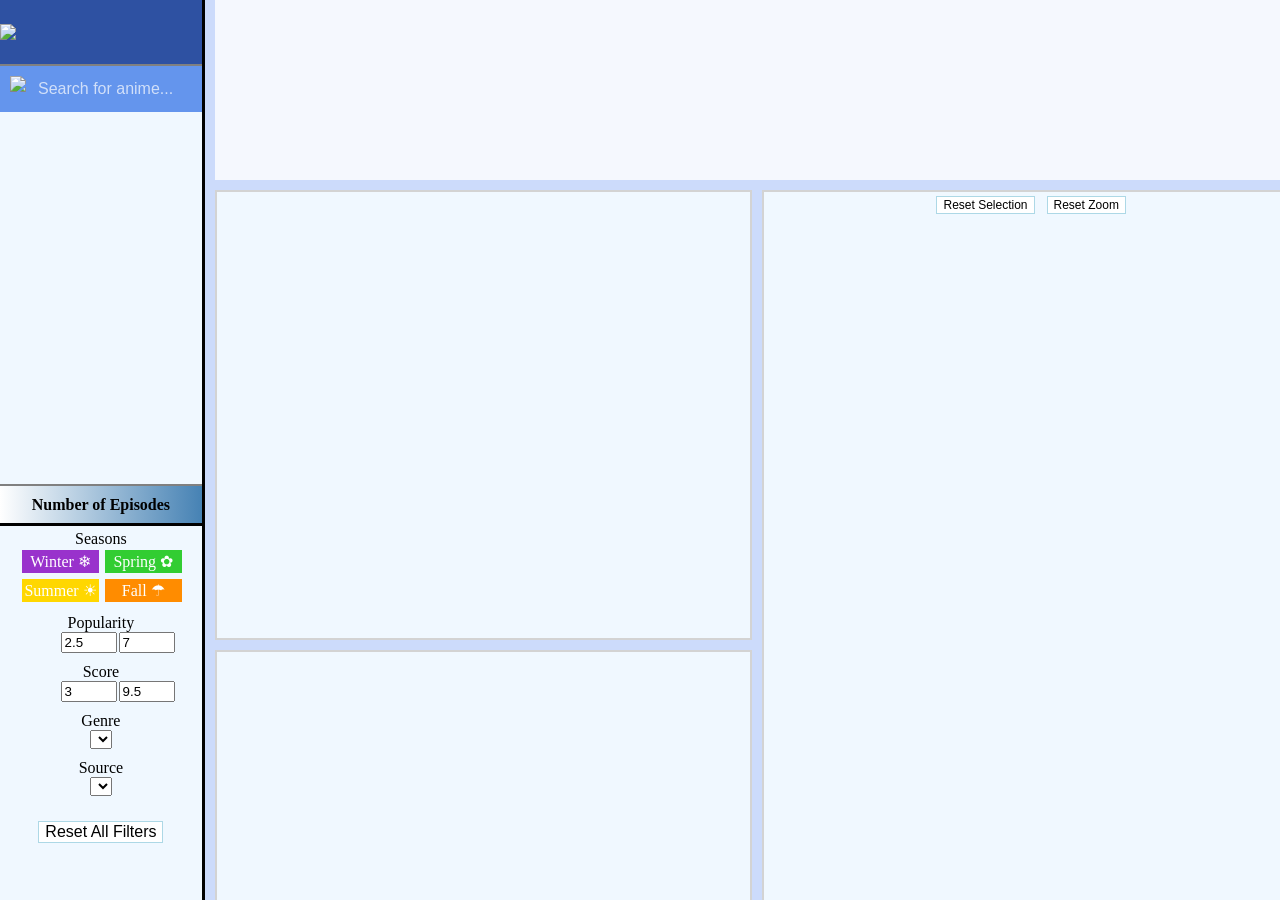
==== Project/index.html @ 4da20222 "Merge branch 'main' of github.com:DiogoMJP/Information_Visualization_Project_2024" ====
<!DOCTYPE html>
<html lang="en">
  <head>
    <meta charset="UTF-8" />
    <meta name="viewport" content="width=device-width, initial-scale=1.0" />
    <link rel="stylesheet" href="style.css" />
    <link rel="icon" href="https://upload.wikimedia.org/wikipedia/commons/7/7a/MyAnimeList_Logo.png">
    <script src="https://cdn.jsdelivr.net/npm/d3@7"></script>
    <title>MyAnimeList Dashboard</title>
  </head>
  <body onload="init()">
    <div class="container">
      <div id="FilterContainer">
        <div id="logo_container">
          <img src="https://upload.wikimedia.org/wikipedia/commons/thumb/5/58/MyAnimeList_-_Full_Text_Logo.jpg/2560px-MyAnimeList_-_Full_Text_Logo.jpg">
        </div>
        <div id="search_box_container">
          <img src="https://static-00.iconduck.com/assets.00/search-icon-2044x2048-psdrpqwp.png">
          <span><input type="text" id="search_box" placeholder="Search for anime..." oninput="createAnimeList()"></span>
        </div>
        <div id="anime_list"></div>
        <div id="anime_list_scale">
          <div id="anime_list_scale_left"></div><div id="anime_list_scale_label"><b>Number of Episodes</b></div><div id="anime_list_scale_right"></div>
        </div>
        <div id='season_filter'>
          Seasons
          <div id='season_buttons_container'>
            <div class='season_button' id='winter_button' onclick="clickSeason('Winter');">Winter ❄</div>
            <div class='season_button' id='spring_button' onclick="clickSeason('Spring');">Spring ✿</div>
            <div class='season_button' id='summer_button' onclick="clickSeason('Summer');">Summer ☀</div>
            <div class='season_button' id='fall_button' onclick="clickSeason('Fall');">Fall ☂︎</div>
          </div>
        </div>
        <div id='popularity_filter'>
          Popularity
          <div id='popularity_input_container'>
            <input type="number" id="pop_min" name="pop_min" min="2.5" max="6.5" value="2.5" step="0.5" onchange="changePopularity()">
            <input type="number" id="pop_max" name="pop_max" min="3" max="7" value="7" step="0.5" onchange="changePopularity()">
          </div>
        </div>
        <div id='score_filter'>
          Score
          <div id='score_input_container'>
            <input type="number" id="score_min" name="score_min" min="3" max="9" value="3" step="0.5" onchange="changeScore()">
            <input type="number" id="score_max" name="score_max" min="3.5" max="9.5" value="9.5" step="0.5" onchange="changeScore()">
          </div>
        </div>
        <div id='genre_filter'>
          Genre<br>
          <select name="genre_select" id="genre_select" onchange="clickGenre()"></select>
        </div>
        <div id='source_filter'>
          Source<br>
          <select name="source_select" id="source_select" onchange="clickSource()"></select>
        </div>
        <button class="scatter_plot_button" id="filter_reset_button" onclick="resetFilters()">Reset All Filters</button>
      </div>
      <div id="ScentedPlot"></div>
      <div class="graph_container" id="Sunburst"></div>
      <div class="graph_container" id="Histogram"></div>
      <div class="graph_container" id="ScatterPlot">
        <div id="scatter_plot_info">
          <button class="scatter_plot_button" id="individual_selection_reset_button" onclick="resetIndividualSelection()">Reset Selection</button>
          <button class="scatter_plot_button" id="zoom_reset_button" onclick="resetScatterPlotZoom()">Reset Zoom</button>
          <div id="slope_value"></div>
        </div>
      </div>
    </div>
  </body>
  <script src="script.js"></script>
</html>
---- Project/style.css ----
.container {
  overflow: hidden;
  width: 100%;
  height: 100%;
  display: grid;
  grid-template-columns: 16% 42% 42%;
  grid-template-rows: 20% 50% 30%;
  gap: 10px;
}
.graph_container {
  width: flex;
  height: flex;
  text-align: center;
  border-style: solid;
  border-width: 2px;
  border-color: lightgrey;
  background-color: aliceblue;
}
#FilterContainer {
  background-color: aliceblue;
  grid-row: 1 / span 3;
  border-style: none solid none none;
  border-width: 3px;
  border-color: black;
}
#logo_container {
  width: 100%;
  height: 7%;
  overflow: hidden;
  background-color: #2e51a2;
}
#logo_container img {
  width: 100%;
  position: relative;
  top: 50%;
  transform: translateY(-50%);
}
#search_box_container {
  width: 100%;
  height: 5%;
  position: relative;
  display: inline-flex;
  background-color: cornflowerblue;
  overflow: hidden;
  border-style: solid none none none;
  border-width: 2px;
  border-color: grey;
}
#search_box_container img {
  position: relative;
  padding: 10px;
  height: auto;
  display: inline-block;
}
#search_box {
  width: 100%;
  flex-grow: 1;
  background-color: cornflowerblue;
  color: white;
  font-size: 16px;
  border-style: hidden;
  position: relative;
  top: 50%;
  transform: translateY(-50%);
}
#search_box::placeholder {
  color: white;
  opacity: 0.7;
}
#anime_list {
  width: 100%;
  height: 40%;
  position: relative;
  overflow-y: scroll;
}
#anime_list_scale {
  width: 100%;
  height: 4%;
  position: relative;
  background-image: linear-gradient(to right, white , steelblue);
  border-top: 2px solid grey;
  border-bottom: 3px solid black;
}
#anime_list_scale_left {
  width: 100%;
  position: absolute;
  top: 50%;
  transform: translateY(-50%);
  text-align: left;
}
#anime_list_scale_label {
  width: 100%;
  position: absolute;
  top: 50%;
  transform: translateY(-50%);
  text-align: center;
}
#anime_list_scale_right {
  width: 100%;
  position: absolute;
  top: 50%;
  transform: translateY(-50%);
  text-align: right;
}
.anime_list_element {
  width: 90%;
  margin: 2%;
  padding: 3%;
  text-wrap: pretty;
  height: fit-content;
  border-style: solid;
  border-width: 1px;
  margin: 2px;
  border-color: lightblue;
  cursor: pointer;
}
.anime_list_element.unclicked:hover {
  border-width: 2px;
  border-color: royalblue;
}
.anime_list_element.clicked {
  font-weight: bolder;
  border-width: 2px;
  border-color: black;
}
.anime_list_element.clicked:hover {
  font-weight: bold;
  border-width: 3px;
  border-color: black;
}
#season_filter {
  margin: 2% 0;
  text-align: center;
}
#season_buttons_container {
  width: 80%;
  position: relative;
  display: grid;
  grid-template-columns: 50% 50%;
  gap: 2px;
  margin: auto;
}
.season_button {
  height: fit-content;
  border-style: solid;
  border-width: 2px;
  border-color: aliceblue;
  padding: 2px;
  color: white;
  text-align: center;
  cursor: pointer;
}
#winter_button {
  background-color: darkorchid;
}
#winter_button:hover {
  border-style: solid;
  border-width: 2px;
  border-color: darkorchid;
  background-color: white;
  color: darkorchid;
}
#winter_button.active {
  border-style: solid;
  border-width: 2px;
  border-color: darkorchid;
  background-color: white;
  color: darkorchid;
}
#spring_button {
  background-color: limegreen;
}
#spring_button:hover {
  border-style: solid;
  border-width: 2px;
  border-color: limegreen;
  background-color: white;
  color: limegreen;
}
#spring_button.active {
  border-style: solid;
  border-width: 2px;
  border-color: limegreen;
  background-color: white;
  color: limegreen;
}
#summer_button {
  background-color: gold;
}
#summer_button:hover {
  border-style: solid;
  border-width: 2px;
  border-color: gold;
  background-color: white;
  color: gold;
}
#summer_button.active {
  border-style: solid;
  border-width: 2px;
  border-color: gold;
  background-color: white;
  color: gold;
}
#fall_button {
  background-color: darkorange;
}
#fall_button:hover {
  border-style: solid;
  border-width: 2px;
  border-color: darkorange;
  background-color: white;
  color: darkorange;
}
#fall_button.active {
  border-style: solid;
  border-width: 2px;
  border-color: darkorange;
  background-color: white;
  color: darkorange;
}
#popularity_filter {
  width: 100%;
  margin-top: 10px;
  text-align: center;
}
#popularity_input_container {
  width: 40%;
  display: grid;
  grid-template-columns: auto auto;
  gap: 2px;
  margin: auto;
}
.popularity_button:hover {
  background-color: cornflowerblue;
}
#score_filter {
  width: 100%;
  margin-top: 10px;
  text-align: center;
}
#score_input_container {
  width: 40%;
  display: grid;
  grid-template-columns: auto auto;
  gap: 2px;
  margin: auto;
}
#genre_filter {
  width: 100%;
  text-align: center;
  margin-top: 10px;
}
#genre_select {
  cursor: pointer;
}
#source_filter {
  width: 100%;
  text-align: center;
  margin-top: 10px;
}
#source_select {
  cursor: pointer;
}
#filter_reset_button {
  font-size: 16px;
  margin:25px auto;
  display: block;
}
#ScentedPlot {
  background-color: rgba(255, 255, 255, 0.8);
  grid-column: 2 / span 2;
}
#Sunburst {
  grid-column: 2;
  grid-row: 2;
}
#Histogram {
  grid-column: 2;
  grid-row: 3;
}
#ScatterPlot {
  position:relative;
  grid-row: span 2;
  display: flex;
  justify-content: center;
}
#scatter_plot_info {
  position: absolute;
}
.scatter_plot_button {
  font-size: 12px;
  margin: 4px;
  position: relative;
  border: lightblue solid 1px;
  background-color: white;
}
.scatter_plot_button:hover {
  background-color: lightskyblue;
}
#slope_value {
  position: relative;
  height: fit-content;
  font-size: 12px;
  color: steelblue;
  margin: 4px;
  text-align: center;
}
.tooltip {
  position: absolute;
  text-align: left;
  padding: 5px 10px;
  font-size: 14px;
  background: white;
  border: 1px solid lightgray;
  border-radius: 5px;
  pointer-events: none;
  color: steelblue;
  box-shadow: 0px 0px 10px rgba(0, 0, 0, 0.1);
  z-index: 10;
  visibility: hidden;
  opacity: 0.9;
}
html,
body {
  height: 100%;
  margin: 0;
  font-family: Verdana;
  background-color: rgb(204, 219, 251);
  overflow: hidden;
}

button {
  font-size: 20px;
}
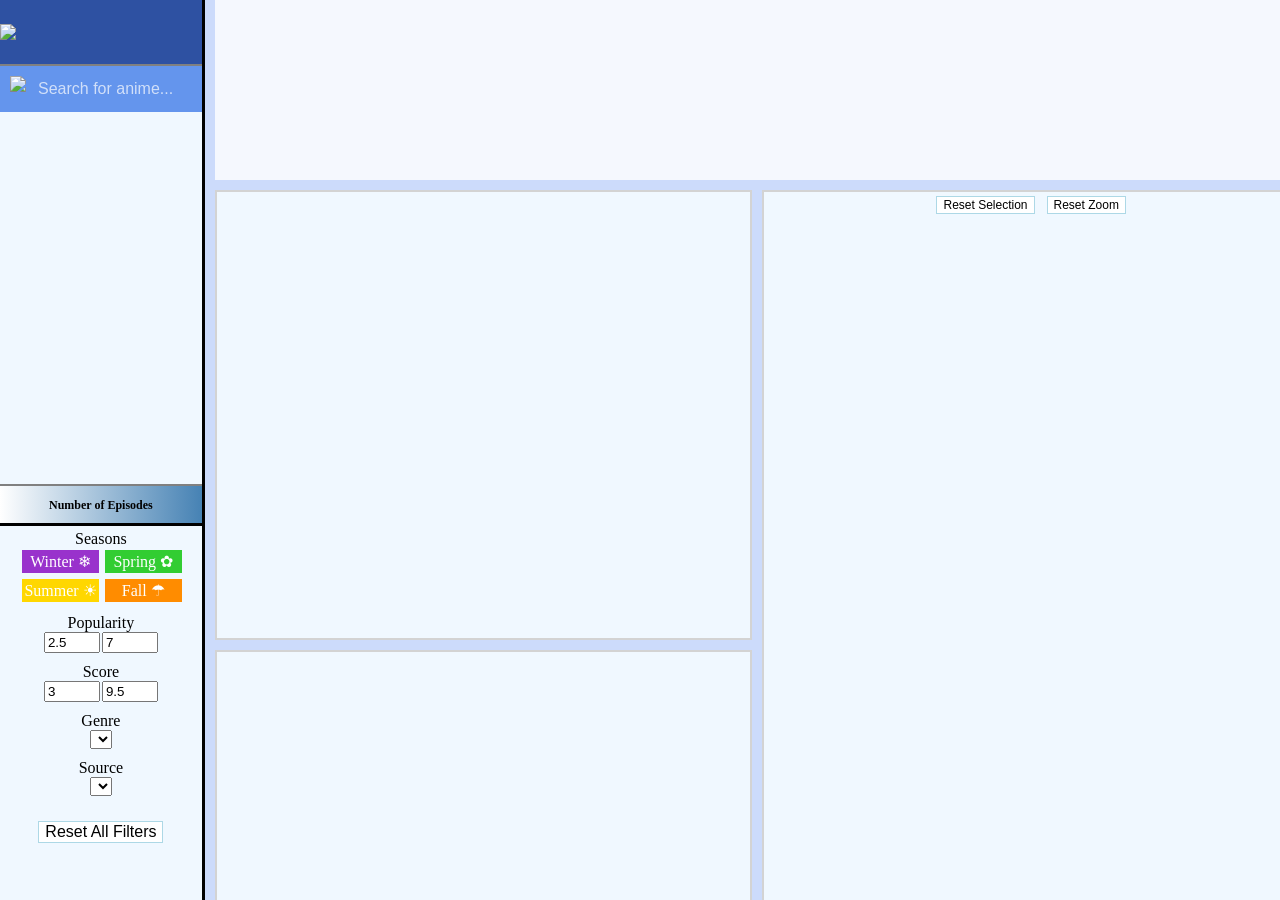
==== commit 9611e5fd: "small screen" ====
--- a/Project/index.html
+++ b/Project/index.html
@@ -20,7 +20,7 @@
         </div>
         <div id="anime_list"></div>
         <div id="anime_list_scale">
-          <div id="anime_list_scale_left"></div><div id="anime_list_scale_label"><b>Number of Episodes</b></div><div id="anime_list_scale_right"></div>
+          <div id="anime_list_scale_left"></div><div id="anime_list_scale_label" style="font-size: 12px;"><b>Number of Episodes</b></div><div id="anime_list_scale_right"></div>
         </div>
         <div id='season_filter'>
           Seasons
--- a/Project/style.css
+++ b/Project/style.css
@@ -228,6 +228,7 @@
   display: grid;
   grid-template-columns: auto auto;
   gap: 2px;
+  justify-content: center;
   margin: auto;
 }
 .popularity_button:hover {
@@ -243,6 +244,7 @@
   display: grid;
   grid-template-columns: auto auto;
   gap: 2px;
+  justify-content: center;
   margin: auto;
 }
 #genre_filter {
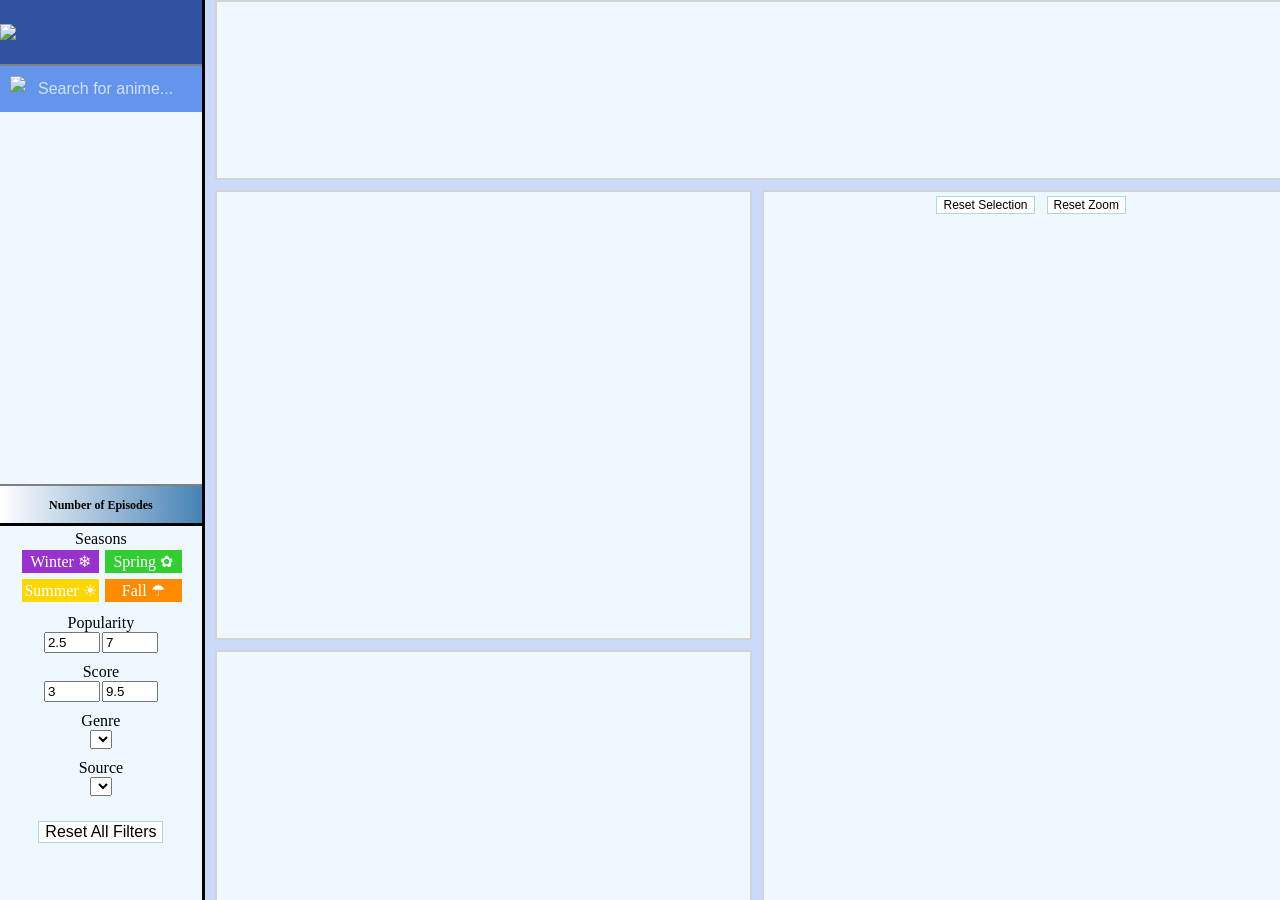
==== commit da40bbc2: "change: zoom not affect sunburst text" ====
--- a/Project/index.html
+++ b/Project/index.html
@@ -55,7 +55,7 @@
         </div>
         <button class="scatter_plot_button" id="filter_reset_button" onclick="resetFilters()">Reset All Filters</button>
       </div>
-      <div id="ScentedPlot"></div>
+      <div class="graph_container" id="ScentedPlot"></div>
       <div class="graph_container" id="Sunburst"></div>
       <div class="graph_container" id="Histogram"></div>
       <div class="graph_container" id="ScatterPlot">
--- a/Project/style.css
+++ b/Project/style.css
@@ -269,7 +269,6 @@
   display: block;
 }
 #ScentedPlot {
-  background-color: rgba(255, 255, 255, 0.8);
   grid-column: 2 / span 2;
 }
 #Sunburst {
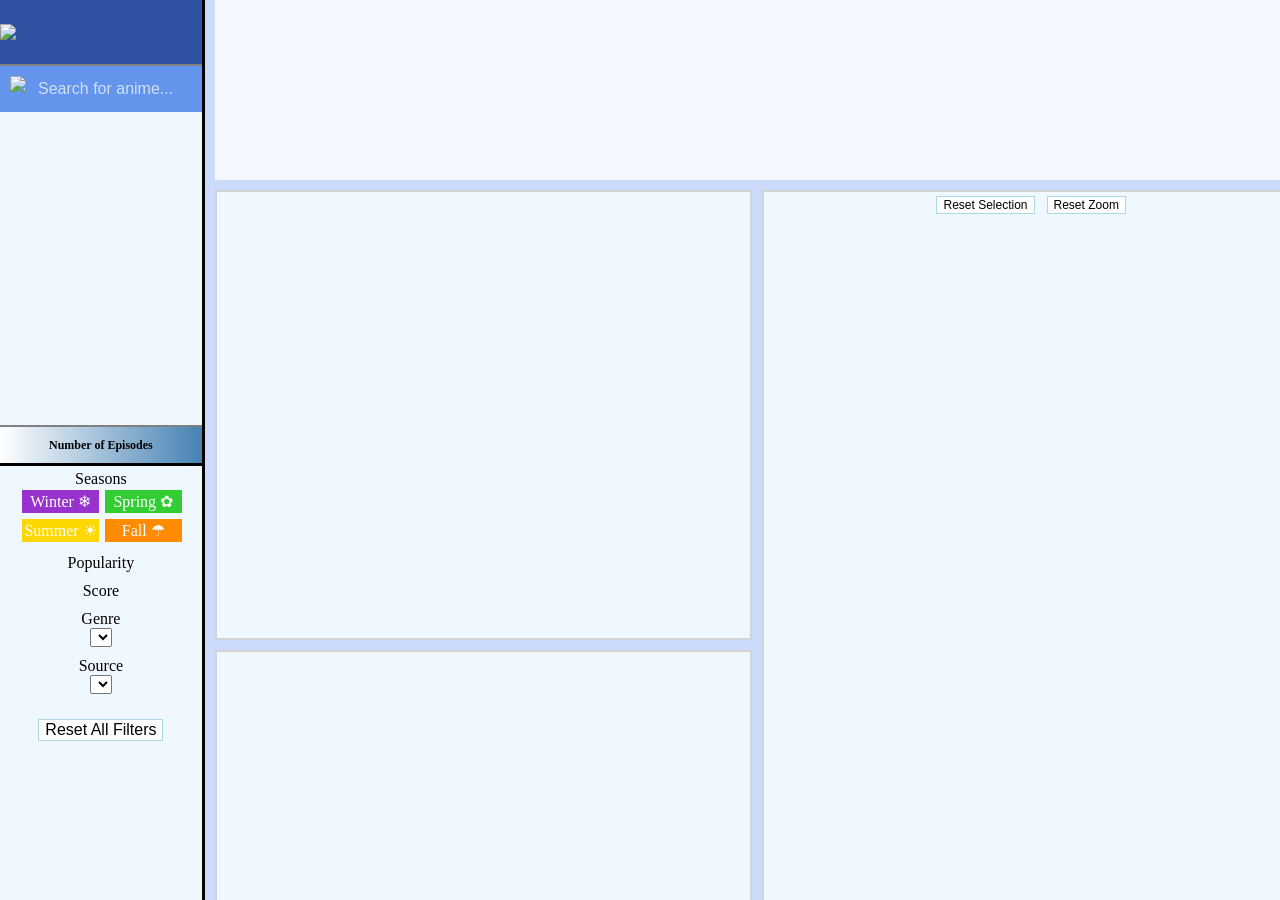
==== commit 1df6db82: "added sliders" ====
--- a/Project/index.html
+++ b/Project/index.html
@@ -33,17 +33,11 @@
         </div>
         <div id='popularity_filter'>
           Popularity
-          <div id='popularity_input_container'>
-            <input type="number" id="pop_min" name="pop_min" min="2.5" max="6.5" value="2.5" step="0.5" onchange="changePopularity()">
-            <input type="number" id="pop_max" name="pop_max" min="3" max="7" value="7" step="0.5" onchange="changePopularity()">
-          </div>
+          <div class="slider-holder" id="pop_slider_container"></div>
         </div>
         <div id='score_filter'>
           Score
-          <div id='score_input_container'>
-            <input type="number" id="score_min" name="score_min" min="3" max="9" value="3" step="0.5" onchange="changeScore()">
-            <input type="number" id="score_max" name="score_max" min="3.5" max="9.5" value="9.5" step="0.5" onchange="changeScore()">
-          </div>
+          <div class="slider-holder" id="score_slider_container"></div>
         </div>
         <div id='genre_filter'>
           Genre<br>
@@ -55,7 +49,7 @@
         </div>
         <button class="scatter_plot_button" id="filter_reset_button" onclick="resetFilters()">Reset All Filters</button>
       </div>
-      <div class="graph_container" id="ScentedPlot"></div>
+      <div id="ScentedPlot"></div>
       <div class="graph_container" id="Sunburst"></div>
       <div class="graph_container" id="Histogram"></div>
       <div class="graph_container" id="ScatterPlot">
--- a/Project/style.css
+++ b/Project/style.css
@@ -69,7 +69,7 @@
 }
 #anime_list {
   width: 100%;
-  height: 40%;
+  height: 33.5%;
   position: relative;
   overflow-y: scroll;
 }
@@ -218,6 +218,51 @@
   background-color: white;
   color: darkorange;
 }
+
+.slider-holder{
+  width: 80%;
+  margin: auto;
+}
+.ticks {
+  font: 14px sans-serif;
+}
+
+.track,
+.track-inset,
+.track-overlay {
+  stroke-linecap: round;
+}
+
+.track {
+  stroke: #bbb;
+  stroke-width: 5px;
+}
+
+.track-overlay {
+  pointer-events: stroke;
+  stroke-width: 50px;
+  cursor: crosshair;
+}
+
+.sel-range{
+  stroke: steelblue;
+  stroke-width: 8px;
+}
+
+.handle {
+  fill: #E0F7FA;
+  stroke: #000;
+  stroke-opacity: 0.5;
+  stroke-width: 1.25px;
+  cursor: pointer;
+}
+.handle:hover{
+	fill: steelblue;
+}
+.handle.active {
+  fill: #4DD0E1;
+}
+
 #popularity_filter {
   width: 100%;
   margin-top: 10px;
@@ -269,6 +314,7 @@
   display: block;
 }
 #ScentedPlot {
+  background-color: rgba(255, 255, 255, 0.8);
   grid-column: 2 / span 2;
 }
 #Sunburst {
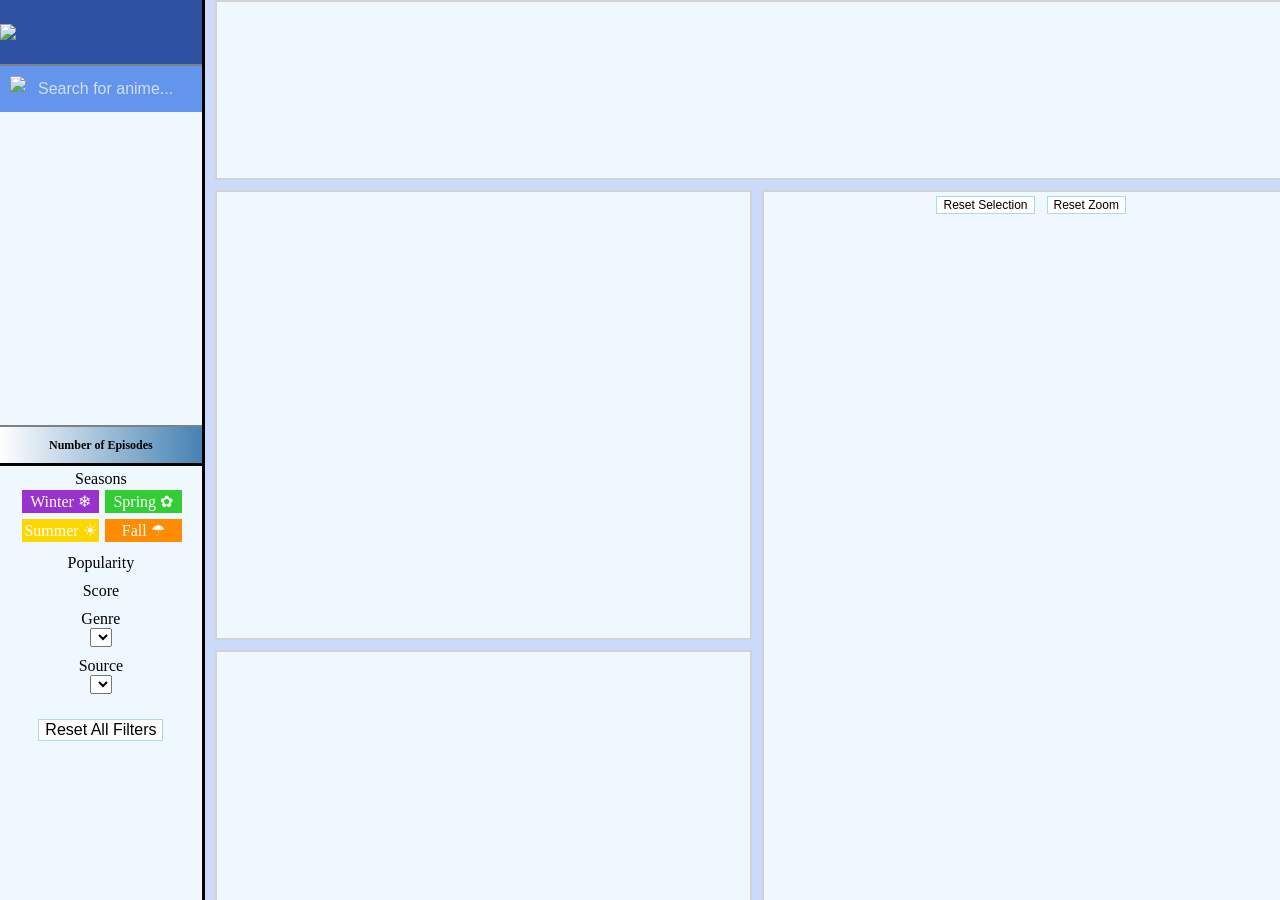
==== commit be662868: "Merge branch 'main' of https://github.com/DiogoMJP/Information_Visualization_Project_2024" ====
--- a/Project/index.html
+++ b/Project/index.html
@@ -49,7 +49,7 @@
         </div>
         <button class="scatter_plot_button" id="filter_reset_button" onclick="resetFilters()">Reset All Filters</button>
       </div>
-      <div id="ScentedPlot"></div>
+      <div class="graph_container" id="ScentedPlot"></div>
       <div class="graph_container" id="Sunburst"></div>
       <div class="graph_container" id="Histogram"></div>
       <div class="graph_container" id="ScatterPlot">
--- a/Project/style.css
+++ b/Project/style.css
@@ -314,7 +314,6 @@
   display: block;
 }
 #ScentedPlot {
-  background-color: rgba(255, 255, 255, 0.8);
   grid-column: 2 / span 2;
 }
 #Sunburst {
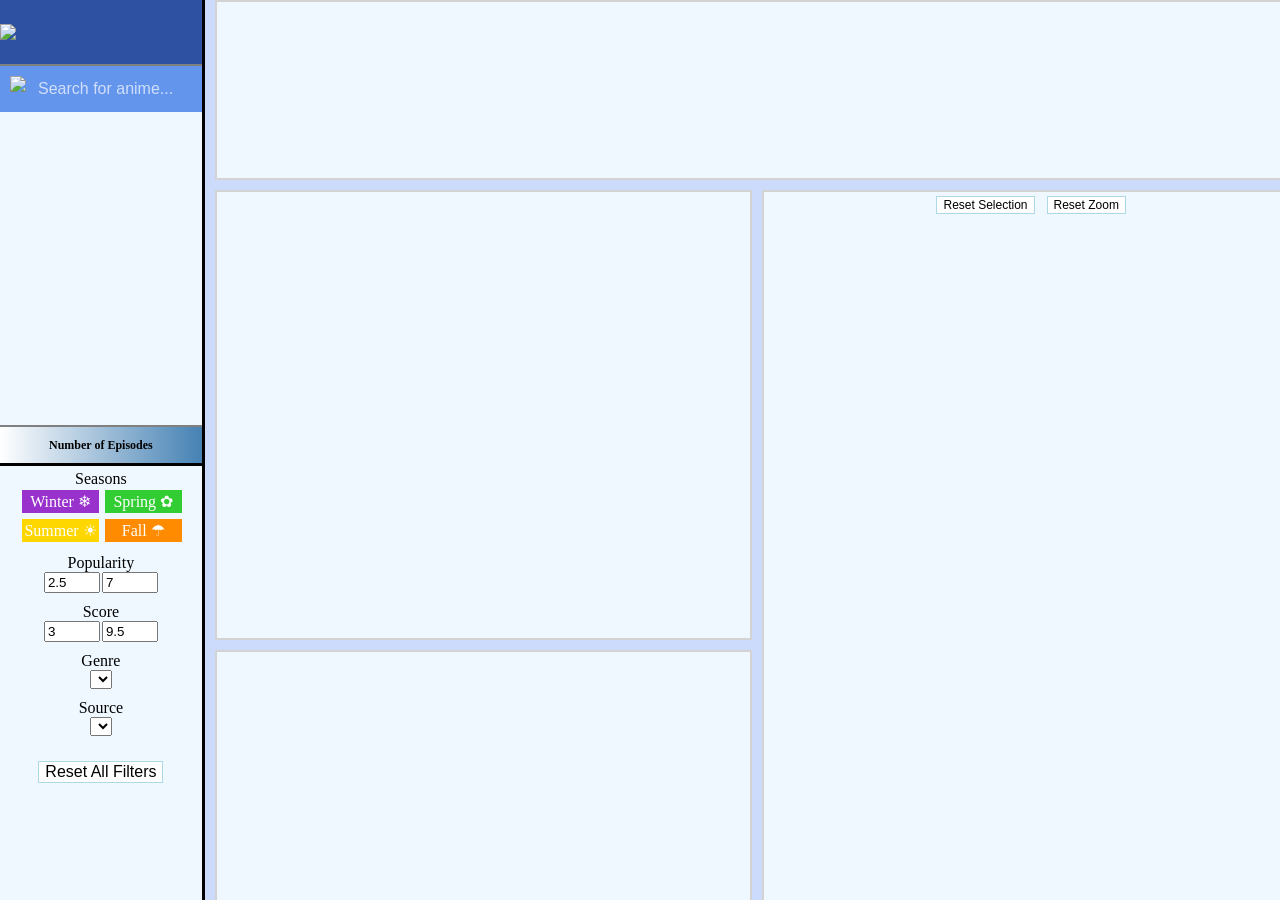
==== commit fc5dd645: "feat: add scented widget" ====
--- a/Project/index.html
+++ b/Project/index.html
@@ -6,6 +6,7 @@
     <link rel="stylesheet" href="style.css" />
     <link rel="icon" href="https://upload.wikimedia.org/wikipedia/commons/7/7a/MyAnimeList_Logo.png">
     <script src="https://cdn.jsdelivr.net/npm/d3@7"></script>
+    <script type="text/javascript" src="libs/d3-simple-slider.min.js"></script>
     <title>MyAnimeList Dashboard</title>
   </head>
   <body onload="init()">
@@ -33,11 +34,17 @@
         </div>
         <div id='popularity_filter'>
           Popularity
-          <div class="slider-holder" id="pop_slider_container"></div>
+          <div id='popularity_input_container'>
+            <input type="number" id="pop_min" name="pop_min" min="2.5" max="6.5" value="2.5" step="0.5" onchange="changePopularity()">
+            <input type="number" id="pop_max" name="pop_max" min="3" max="7" value="7" step="0.5" onchange="changePopularity()">
+          </div>
         </div>
         <div id='score_filter'>
           Score
-          <div class="slider-holder" id="score_slider_container"></div>
+          <div id='score_input_container'>
+            <input type="number" id="score_min" name="score_min" min="3" max="9" value="3" step="0.5" onchange="changeScore()">
+            <input type="number" id="score_max" name="score_max" min="3.5" max="9.5" value="9.5" step="0.5" onchange="changeScore()">
+          </div>
         </div>
         <div id='genre_filter'>
           Genre<br>
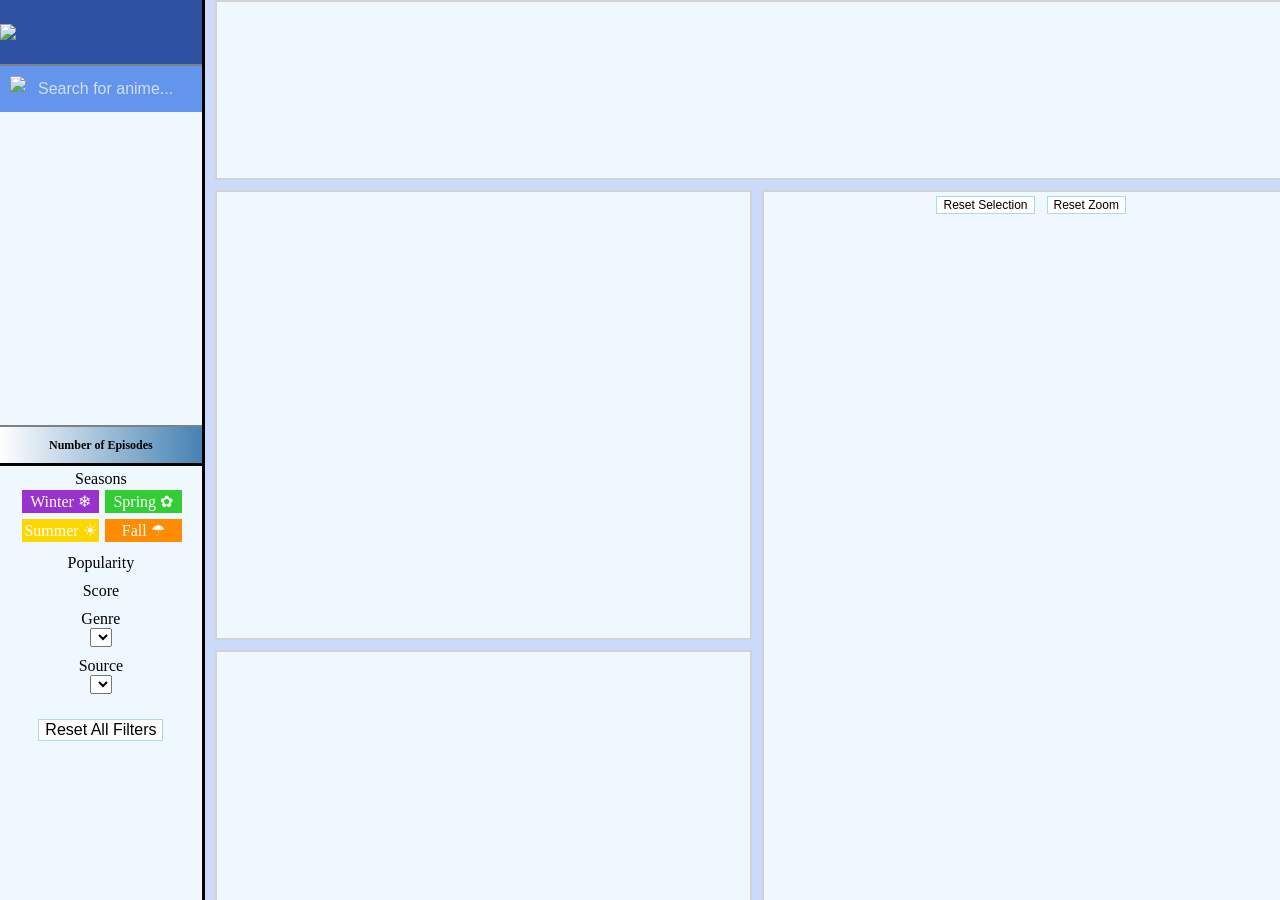
==== commit a3fa9031: "Merge branch 'main' of github.com:DiogoMJP/Information_Visualization_Project_2024" ====
--- a/Project/index.html
+++ b/Project/index.html
@@ -34,17 +34,11 @@
         </div>
         <div id='popularity_filter'>
           Popularity
-          <div id='popularity_input_container'>
-            <input type="number" id="pop_min" name="pop_min" min="2.5" max="6.5" value="2.5" step="0.5" onchange="changePopularity()">
-            <input type="number" id="pop_max" name="pop_max" min="3" max="7" value="7" step="0.5" onchange="changePopularity()">
-          </div>
+          <div class="slider-holder" id="pop_slider_container"></div>
         </div>
         <div id='score_filter'>
           Score
-          <div id='score_input_container'>
-            <input type="number" id="score_min" name="score_min" min="3" max="9" value="3" step="0.5" onchange="changeScore()">
-            <input type="number" id="score_max" name="score_max" min="3.5" max="9.5" value="9.5" step="0.5" onchange="changeScore()">
-          </div>
+          <div class="slider-holder" id="score_slider_container"></div>
         </div>
         <div id='genre_filter'>
           Genre<br>
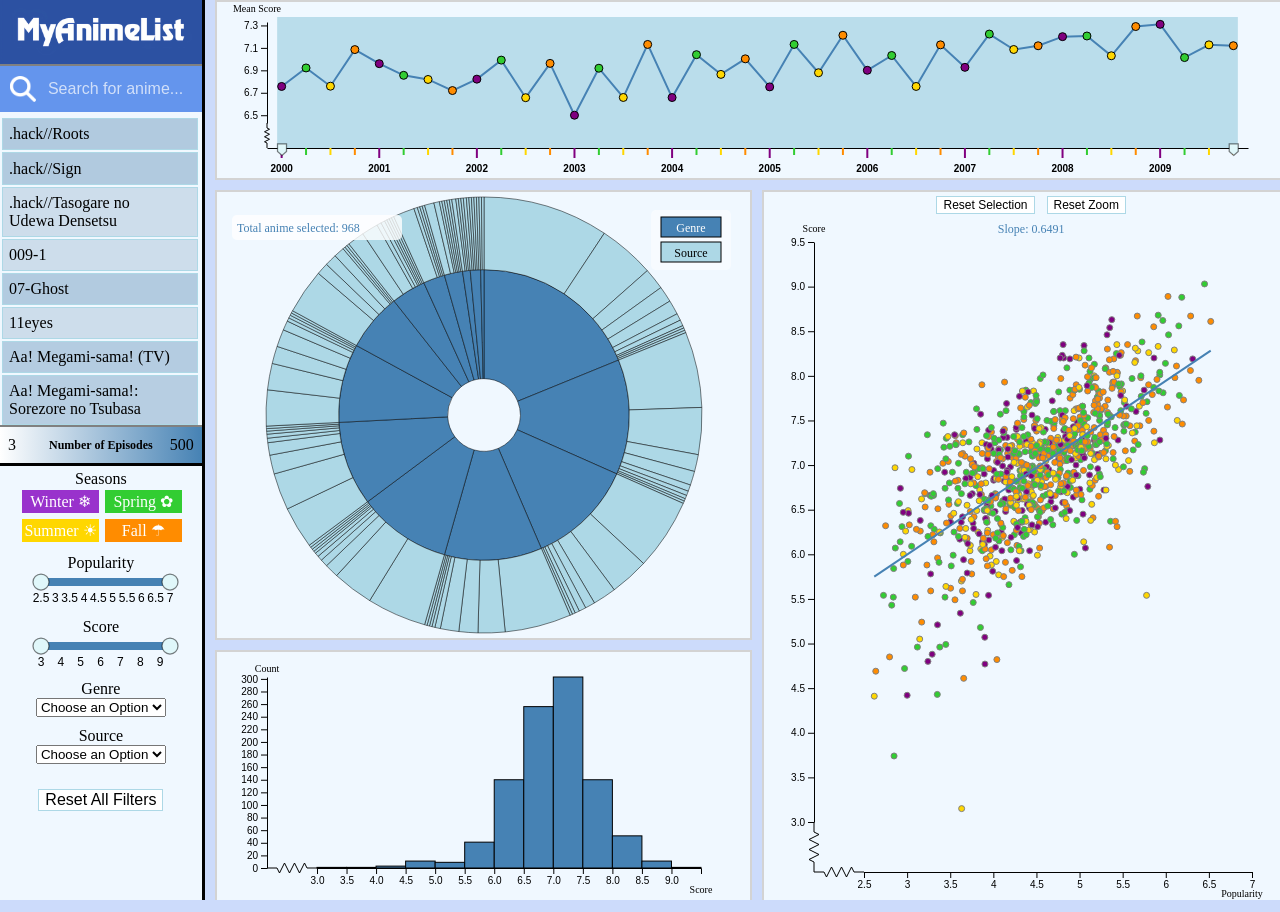
==== commit 52b2d300: "no web access" ====
--- a/Project/index.html
+++ b/Project/index.html
@@ -4,8 +4,8 @@
     <meta charset="UTF-8" />
     <meta name="viewport" content="width=device-width, initial-scale=1.0" />
     <link rel="stylesheet" href="style.css" />
-    <link rel="icon" href="https://upload.wikimedia.org/wikipedia/commons/7/7a/MyAnimeList_Logo.png">
-    <script src="https://cdn.jsdelivr.net/npm/d3@7"></script>
+    <link rel="icon" href="img/MyAnimeList_Logo.png">
+    <script src="libs/d3@7"></script>
     <script type="text/javascript" src="libs/d3-simple-slider.min.js"></script>
     <title>MyAnimeList Dashboard</title>
   </head>
@@ -13,10 +13,10 @@
     <div class="container">
       <div id="FilterContainer">
         <div id="logo_container">
-          <img src="https://upload.wikimedia.org/wikipedia/commons/thumb/5/58/MyAnimeList_-_Full_Text_Logo.jpg/2560px-MyAnimeList_-_Full_Text_Logo.jpg">
+          <img src="img/MyAnimeList_-_Full_Text_Logo.jpg">
         </div>
         <div id="search_box_container">
-          <img src="https://static-00.iconduck.com/assets.00/search-icon-2044x2048-psdrpqwp.png">
+          <img src="img/search-icon.png">
           <span><input type="text" id="search_box" placeholder="Search for anime..." oninput="createAnimeList()"></span>
         </div>
         <div id="anime_list"></div>
